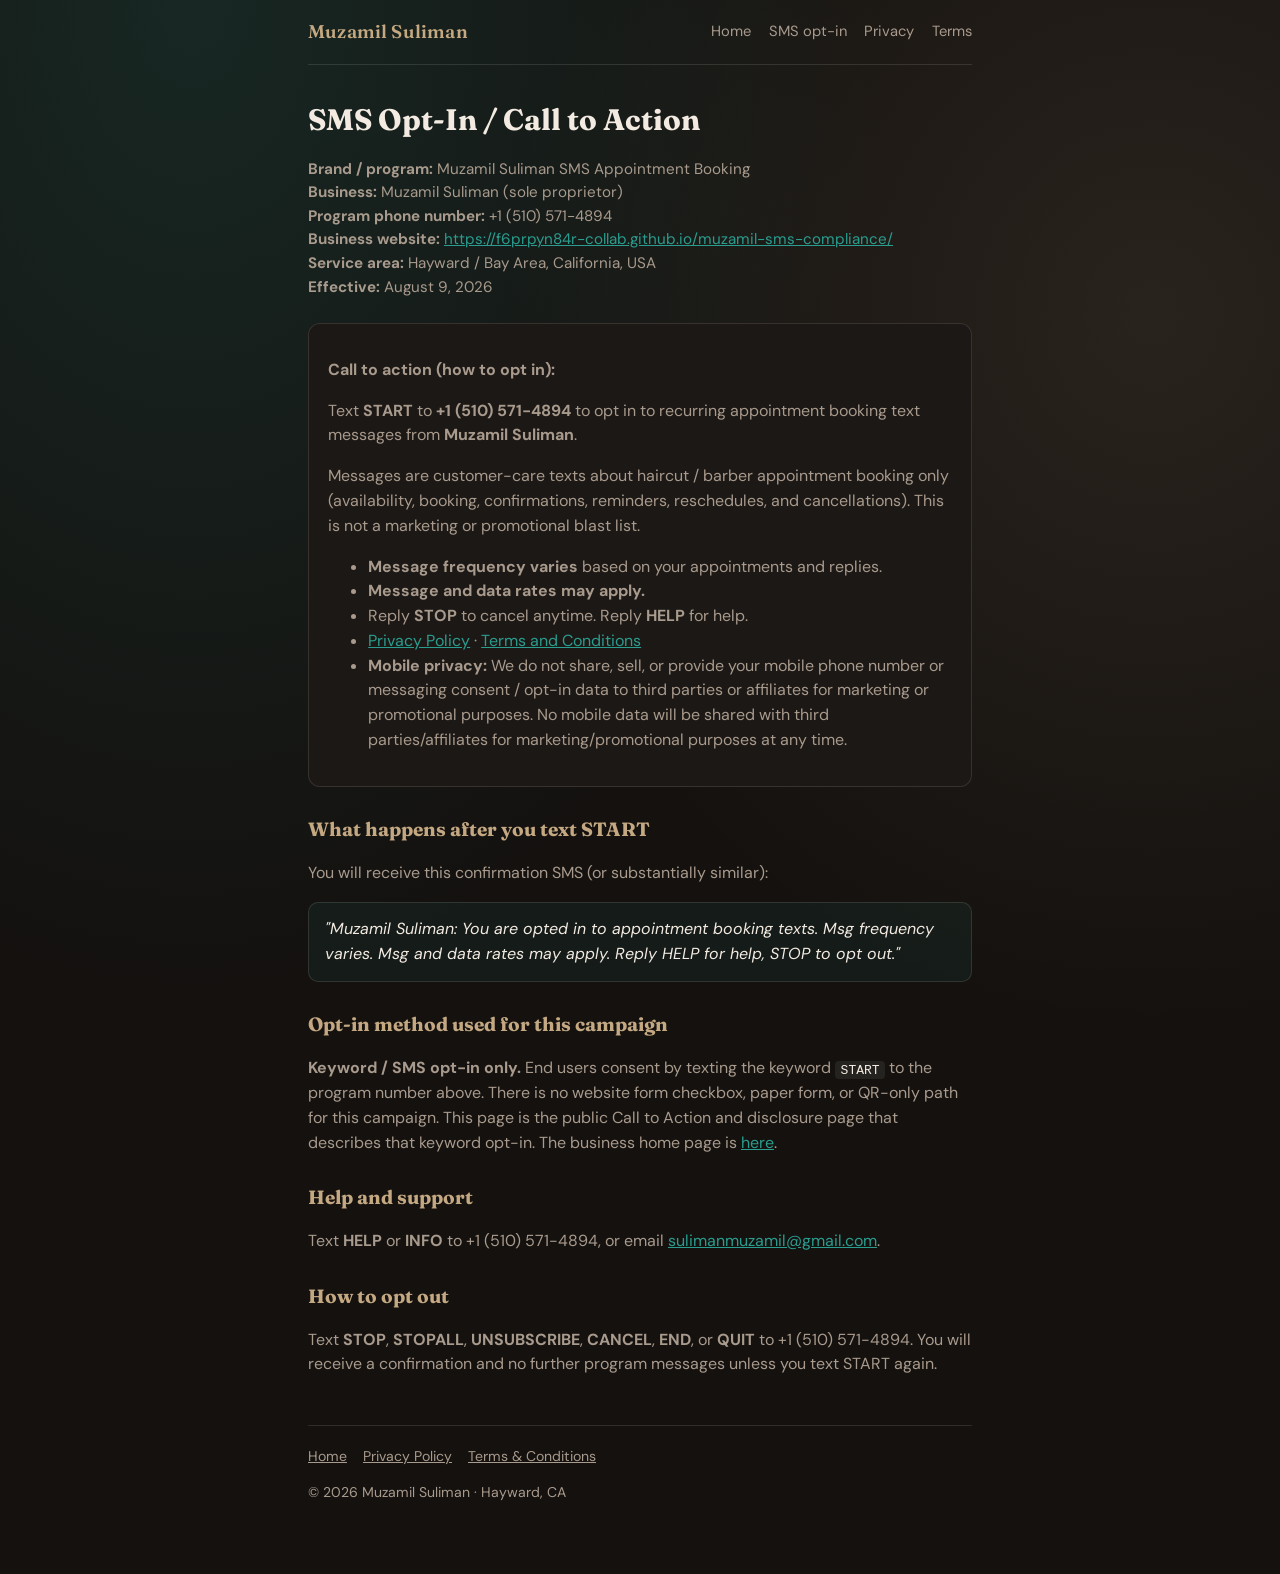
==== opt-in.html @ 9ac3bd8c "Real business website for A2P review: home, services, contact, legal" ====
<!DOCTYPE html>
<html lang="en">
<head>
  <meta charset="utf-8" />
  <meta name="viewport" content="width=device-width, initial-scale=1" />
  <title>SMS Opt-In — Muzamil Suliman Appointment Booking</title>
  <meta name="description" content="Public call-to-action and disclosures for Muzamil Suliman SMS appointment booking. Text START to +1 (510) 571-4894." />
  <link rel="preconnect" href="https://fonts.googleapis.com" />
  <link rel="preconnect" href="https://fonts.gstatic.com" crossorigin />
  <link href="https://fonts.googleapis.com/css2?family=DM+Sans:wght@400;500;600;700&family=Fraunces:opsz,wght@9..144,500;9..144,600&display=swap" rel="stylesheet" />
  <link rel="stylesheet" href="./site.css" />
</head>
<body>
  <div class="wrap legal">
    <header class="topnav">
      <a class="brand-mark" href="./index.html">Muzamil Suliman</a>
      <nav class="nav-links" aria-label="Primary">
        <a href="./index.html">Home</a>
        <a href="./opt-in.html">SMS opt-in</a>
        <a href="./privacy.html">Privacy</a>
        <a href="./terms.html">Terms</a>
      </nav>
    </header>

    <h1>SMS Opt-In / Call to Action</h1>
    <p class="meta">
      <strong>Brand / program:</strong> Muzamil Suliman SMS Appointment Booking<br />
      <strong>Business:</strong> Muzamil Suliman (sole proprietor)<br />
      <strong>Program phone number:</strong> +1 (510) 571-4894<br />
      <strong>Business website:</strong>
      <a href="https://f6prpyn84r-collab.github.io/muzamil-sms-compliance/">https://f6prpyn84r-collab.github.io/muzamil-sms-compliance/</a><br />
      <strong>Service area:</strong> Hayward / Bay Area, California, USA<br />
      <strong>Effective:</strong> August 9, 2026
    </p>

    <div class="cta" id="call-to-action">
      <p><strong>Call to action (how to opt in):</strong></p>
      <p>
        Text <strong>START</strong> to <strong>+1 (510) 571-4894</strong> to opt in to recurring
        appointment booking text messages from <strong>Muzamil Suliman</strong>.
      </p>
      <p>
        Messages are customer-care texts about haircut / barber appointment booking only
        (availability, booking, confirmations, reminders, reschedules, and cancellations).
        This is not a marketing or promotional blast list.
      </p>
      <ul>
        <li><strong>Message frequency varies</strong> based on your appointments and replies.</li>
        <li><strong>Message and data rates may apply.</strong></li>
        <li>Reply <strong>STOP</strong> to cancel anytime. Reply <strong>HELP</strong> for help.</li>
        <li>
          <a href="https://f6prpyn84r-collab.github.io/muzamil-sms-compliance/privacy.html">Privacy Policy</a> ·
          <a href="https://f6prpyn84r-collab.github.io/muzamil-sms-compliance/terms.html">Terms and Conditions</a>
        </li>
        <li>
          <strong>Mobile privacy:</strong> We do not share, sell, or provide your mobile phone number
          or messaging consent / opt-in data to third parties or affiliates for marketing or
          promotional purposes. No mobile data will be shared with third parties/affiliates for
          marketing/promotional purposes at any time.
        </li>
      </ul>
    </div>

    <h2>What happens after you text START</h2>
    <p>You will receive this confirmation SMS (or substantially similar):</p>
    <div class="box">
      <em>
        "Muzamil Suliman: You are opted in to appointment booking texts. Msg frequency varies.
        Msg and data rates may apply. Reply HELP for help, STOP to opt out."
      </em>
    </div>

    <h2>Opt-in method used for this campaign</h2>
    <p>
      <strong>Keyword / SMS opt-in only.</strong> End users consent by texting the keyword
      <code>START</code> to the program number above. There is no website form checkbox,
      paper form, or QR-only path for this campaign. This page is the public Call to Action
      and disclosure page that describes that keyword opt-in. The business home page is
      <a href="https://f6prpyn84r-collab.github.io/muzamil-sms-compliance/">here</a>.
    </p>

    <h2>Help and support</h2>
    <p>
      Text <strong>HELP</strong> or <strong>INFO</strong> to +1 (510) 571-4894, or email
      <a href="mailto:sulimanmuzamil@gmail.com">sulimanmuzamil@gmail.com</a>.
    </p>

    <h2>How to opt out</h2>
    <p>
      Text <strong>STOP</strong>, <strong>STOPALL</strong>, <strong>UNSUBSCRIBE</strong>,
      <strong>CANCEL</strong>, <strong>END</strong>, or <strong>QUIT</strong> to +1 (510) 571-4894.
      You will receive a confirmation and no further program messages unless you text START again.
    </p>

    <footer class="footer">
      <nav aria-label="Legal">
        <a href="./index.html">Home</a>
        <a href="./privacy.html">Privacy Policy</a>
        <a href="./terms.html">Terms &amp; Conditions</a>
      </nav>
      <p>© 2026 Muzamil Suliman · Hayward, CA</p>
    </footer>
  </div>
</body>
</html>
---- site.css ----
:root {
  --bg: #14110f;
  --bg-elev: #1c1815;
  --ink: #f3ebe2;
  --muted: #a89a8c;
  --brass: #c4a882;
  --teal: #2a9d8f;
  --line: rgba(243, 235, 226, 0.12);
  --font: "DM Sans", system-ui, sans-serif;
  --display: "Fraunces", Georgia, serif;
}

* { box-sizing: border-box; }
html, body { margin: 0; padding: 0; }
body {
  font-family: var(--font);
  color: var(--ink);
  background:
    radial-gradient(ellipse at 15% 0%, rgba(42, 157, 143, 0.16), transparent 45%),
    radial-gradient(ellipse at 90% 20%, rgba(196, 168, 130, 0.12), transparent 40%),
    var(--bg);
  line-height: 1.55;
  min-height: 100vh;
}

a { color: var(--teal); }
a:hover { color: #3db8a8; }

.wrap { max-width: 44rem; margin: 0 auto; padding: 0 1.25rem 3.5rem; }

.topnav {
  display: flex;
  flex-wrap: wrap;
  gap: 0.85rem 1.25rem;
  align-items: center;
  justify-content: space-between;
  padding: 1.1rem 0;
  border-bottom: 1px solid var(--line);
  margin-bottom: 2rem;
}
.brand-mark {
  font-family: var(--display);
  font-weight: 600;
  font-size: 1.15rem;
  color: var(--brass);
  text-decoration: none;
  letter-spacing: 0.01em;
}
.nav-links { display: flex; flex-wrap: wrap; gap: 0.85rem 1.1rem; font-size: 0.92rem; }
.nav-links a { color: var(--muted); text-decoration: none; }
.nav-links a:hover { color: var(--ink); }

.hero h1 {
  font-family: var(--display);
  font-weight: 600;
  font-size: clamp(2rem, 5vw, 2.75rem);
  line-height: 1.15;
  margin: 0 0 0.75rem;
  color: var(--ink);
}
.hero .lede {
  font-size: 1.08rem;
  color: var(--muted);
  max-width: 36rem;
  margin: 0 0 1.5rem;
}

.cta-panel {
  border: 1px solid var(--line);
  background: rgba(28, 24, 21, 0.9);
  border-radius: 14px;
  padding: 1.25rem 1.35rem;
  margin: 1.5rem 0 2rem;
}
.cta-panel h2 {
  margin: 0 0 0.5rem;
  font-size: 1.05rem;
  color: var(--brass);
  font-weight: 600;
}
.cta-panel .number {
  font-size: 1.35rem;
  font-weight: 600;
  letter-spacing: 0.02em;
  margin: 0.35rem 0 0.75rem;
}
.pill {
  display: inline-block;
  background: var(--teal);
  color: #06241f;
  font-weight: 700;
  padding: 0.15rem 0.55rem;
  border-radius: 6px;
  letter-spacing: 0.04em;
}

.section { margin: 2rem 0; }
.section h2 {
  font-family: var(--display);
  font-size: 1.35rem;
  margin: 0 0 0.65rem;
  color: var(--brass);
}
.section p, .section li { color: var(--muted); }
.section ul { padding-left: 1.2rem; }
.section li { margin: 0.35rem 0; }

.meta-grid {
  display: grid;
  gap: 0.85rem;
  grid-template-columns: 1fr;
  margin-top: 1rem;
}
@media (min-width: 560px) {
  .meta-grid { grid-template-columns: 1fr 1fr; }
}
.card {
  border: 1px solid var(--line);
  border-radius: 12px;
  padding: 1rem 1.1rem;
  background: var(--bg-elev);
}
.card strong { display: block; color: var(--ink); margin-bottom: 0.25rem; }
.card span { color: var(--muted); font-size: 0.95rem; }

.footer {
  margin-top: 3rem;
  padding-top: 1.25rem;
  border-top: 1px solid var(--line);
  color: var(--muted);
  font-size: 0.88rem;
}
.footer a { color: var(--muted); }
.footer nav { display: flex; flex-wrap: wrap; gap: 0.75rem 1rem; margin-bottom: 0.75rem; }

/* Legal / long-form pages */
.legal h1 {
  font-family: var(--display);
  font-size: 1.85rem;
  margin: 0 0 0.5rem;
}
.legal .meta { color: var(--muted); font-size: 0.95rem; margin-bottom: 1.5rem; }
.legal h2 {
  font-family: var(--display);
  font-size: 1.2rem;
  color: var(--brass);
  margin: 1.75rem 0 0.5rem;
}
.legal p, .legal li { color: var(--muted); }
.legal .cta {
  border: 1px solid var(--line);
  background: var(--bg-elev);
  border-radius: 12px;
  padding: 1.1rem 1.2rem;
  margin: 1.25rem 0;
}
.legal .box {
  background: rgba(42, 157, 143, 0.08);
  border: 1px solid var(--line);
  border-radius: 10px;
  padding: 0.9rem 1rem;
  color: var(--ink);
}
.legal code {
  background: rgba(243, 235, 226, 0.08);
  padding: 0.1rem 0.35rem;
  border-radius: 4px;
  color: var(--ink);
}
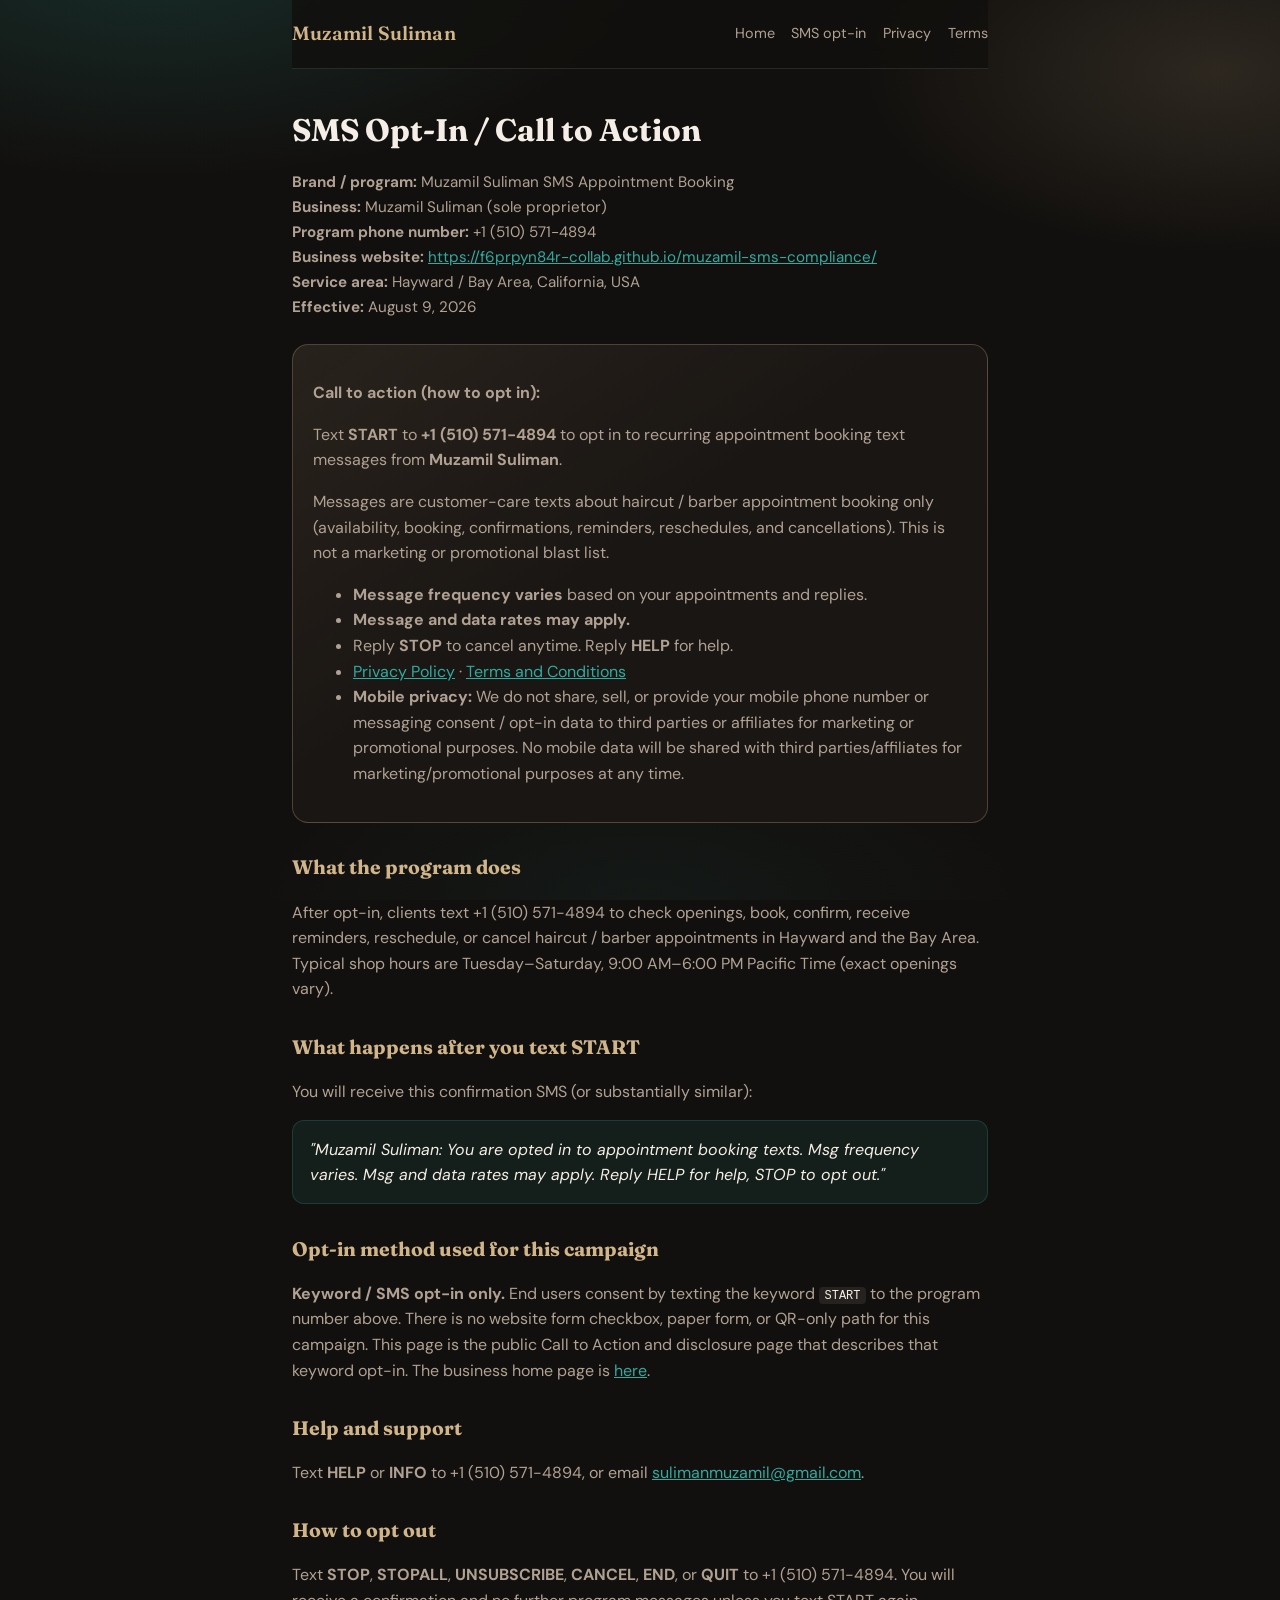
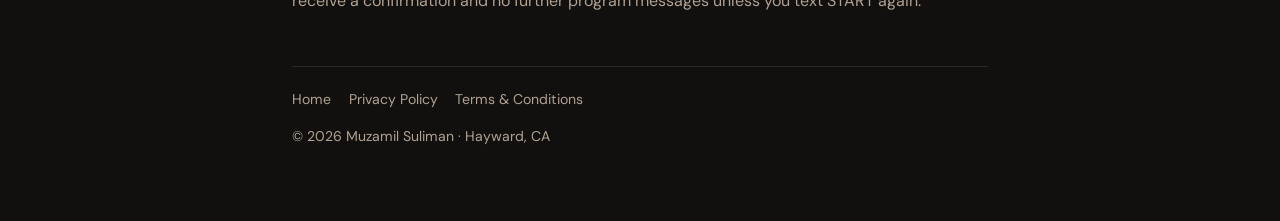
==== commit f2786f47: "Redesign A2P business site with clearer booking details Stronger homepage (about, features, how-it-w" ====
--- a/opt-in.html
+++ b/opt-in.html
@@ -61,6 +61,13 @@
       </ul>
     </div>
 
+    <h2>What the program does</h2>
+    <p>
+      After opt-in, clients text +1 (510) 571-4894 to check openings, book, confirm, receive
+      reminders, reschedule, or cancel haircut / barber appointments in Hayward and the Bay Area.
+      Typical shop hours are Tuesday–Saturday, 9:00 AM–6:00 PM Pacific Time (exact openings vary).
+    </p>
+
     <h2>What happens after you text START</h2>
     <p>You will receive this confirmation SMS (or substantially similar):</p>
     <div class="box">
--- a/site.css
+++ b/site.css
@@ -1,32 +1,54 @@
 :root {
-  --bg: #14110f;
-  --bg-elev: #1c1815;
-  --ink: #f3ebe2;
-  --muted: #a89a8c;
-  --brass: #c4a882;
-  --teal: #2a9d8f;
-  --line: rgba(243, 235, 226, 0.12);
+  --bg: #12100e;
+  --bg-elev: #1a1613;
+  --bg-soft: #221c18;
+  --ink: #f5eee6;
+  --muted: #b0a193;
+  --brass: #d0b48a;
+  --brass-deep: #a8885e;
+  --teal: #2faba0;
+  --teal-deep: #1f7a72;
+  --line: rgba(245, 238, 230, 0.11);
+  --glow-teal: rgba(47, 171, 160, 0.18);
+  --glow-brass: rgba(208, 180, 138, 0.14);
+  --radius: 16px;
   --font: "DM Sans", system-ui, sans-serif;
-  --display: "Fraunces", Georgia, serif;
+  --display: "Fraunces", Georgia, "Times New Roman", serif;
+  --ease: 220ms ease;
 }
 
 * { box-sizing: border-box; }
+html { scroll-behavior: smooth; }
 html, body { margin: 0; padding: 0; }
 body {
   font-family: var(--font);
   color: var(--ink);
   background:
-    radial-gradient(ellipse at 15% 0%, rgba(42, 157, 143, 0.16), transparent 45%),
-    radial-gradient(ellipse at 90% 20%, rgba(196, 168, 130, 0.12), transparent 40%),
+    radial-gradient(ellipse 70% 45% at 12% -5%, var(--glow-teal), transparent 55%),
+    radial-gradient(ellipse 55% 40% at 95% 8%, var(--glow-brass), transparent 50%),
+    radial-gradient(ellipse 50% 30% at 50% 100%, rgba(47, 171, 160, 0.06), transparent 60%),
     var(--bg);
-  line-height: 1.55;
+  background-attachment: fixed;
+  line-height: 1.6;
   min-height: 100vh;
-}
-
-a { color: var(--teal); }
-a:hover { color: #3db8a8; }
-
-.wrap { max-width: 44rem; margin: 0 auto; padding: 0 1.25rem 3.5rem; }
+  -webkit-font-smoothing: antialiased;
+}
+
+a {
+  color: var(--teal);
+  transition: color var(--ease);
+}
+a:hover { color: #4bc4b8; }
+a:focus-visible {
+  outline: 2px solid var(--brass);
+  outline-offset: 3px;
+}
+
+.wrap {
+  max-width: 46rem;
+  margin: 0 auto;
+  padding: 0 1.25rem 3.75rem;
+}
 
 .topnav {
   display: flex;
@@ -34,76 +56,282 @@
   gap: 0.85rem 1.25rem;
   align-items: center;
   justify-content: space-between;
-  padding: 1.1rem 0;
+  padding: 1.15rem 0;
   border-bottom: 1px solid var(--line);
-  margin-bottom: 2rem;
+  margin-bottom: 2.25rem;
+  position: sticky;
+  top: 0;
+  z-index: 10;
+  backdrop-filter: blur(12px);
+  background: rgba(18, 16, 14, 0.82);
 }
 .brand-mark {
   font-family: var(--display);
   font-weight: 600;
-  font-size: 1.15rem;
+  font-size: 1.2rem;
   color: var(--brass);
   text-decoration: none;
   letter-spacing: 0.01em;
-}
-.nav-links { display: flex; flex-wrap: wrap; gap: 0.85rem 1.1rem; font-size: 0.92rem; }
-.nav-links a { color: var(--muted); text-decoration: none; }
+  transition: color var(--ease), opacity var(--ease);
+}
+.brand-mark:hover { color: #e0c8a0; }
+.nav-links {
+  display: flex;
+  flex-wrap: wrap;
+  gap: 0.7rem 1.05rem;
+  font-size: 0.9rem;
+}
+.nav-links a {
+  color: var(--muted);
+  text-decoration: none;
+  transition: color var(--ease);
+}
 .nav-links a:hover { color: var(--ink); }
 
+.eyebrow {
+  display: inline-block;
+  font-size: 0.78rem;
+  font-weight: 600;
+  letter-spacing: 0.12em;
+  text-transform: uppercase;
+  color: var(--teal);
+  margin: 0 0 0.85rem;
+}
+
+.hero {
+  padding: 0.25rem 0 0.5rem;
+  animation: rise-in 480ms ease both;
+}
 .hero h1 {
   font-family: var(--display);
   font-weight: 600;
-  font-size: clamp(2rem, 5vw, 2.75rem);
-  line-height: 1.15;
-  margin: 0 0 0.75rem;
-  color: var(--ink);
+  font-size: clamp(2.05rem, 5.5vw, 2.95rem);
+  line-height: 1.12;
+  margin: 0 0 0.9rem;
+  color: var(--ink);
+  letter-spacing: -0.01em;
 }
 .hero .lede {
-  font-size: 1.08rem;
-  color: var(--muted);
-  max-width: 36rem;
-  margin: 0 0 1.5rem;
+  font-size: 1.1rem;
+  color: var(--muted);
+  max-width: 38rem;
+  margin: 0 0 1.35rem;
+}
+.hero-meta {
+  display: flex;
+  flex-wrap: wrap;
+  gap: 0.55rem 0.75rem;
+  margin: 0 0 0.25rem;
+}
+.chip {
+  display: inline-flex;
+  align-items: center;
+  gap: 0.35rem;
+  font-size: 0.86rem;
+  color: var(--ink);
+  background: var(--bg-elev);
+  border: 1px solid var(--line);
+  border-radius: 999px;
+  padding: 0.35rem 0.8rem;
+  transition: border-color var(--ease), background var(--ease);
+}
+.chip:hover {
+  border-color: rgba(208, 180, 138, 0.35);
+  background: var(--bg-soft);
+}
+.chip em {
+  font-style: normal;
+  color: var(--brass);
+  font-weight: 600;
 }
 
 .cta-panel {
-  border: 1px solid var(--line);
-  background: rgba(28, 24, 21, 0.9);
-  border-radius: 14px;
-  padding: 1.25rem 1.35rem;
-  margin: 1.5rem 0 2rem;
+  border: 1px solid rgba(208, 180, 138, 0.28);
+  background:
+    linear-gradient(145deg, rgba(208, 180, 138, 0.08), transparent 45%),
+    rgba(26, 22, 19, 0.95);
+  border-radius: var(--radius);
+  padding: 1.45rem 1.4rem 1.5rem;
+  margin: 1.85rem 0 2.25rem;
+  box-shadow: 0 18px 40px rgba(0, 0, 0, 0.28);
+  animation: rise-in 560ms ease 60ms both;
+  transition: border-color var(--ease), box-shadow var(--ease);
+}
+.cta-panel:hover {
+  border-color: rgba(208, 180, 138, 0.42);
+  box-shadow: 0 22px 48px rgba(0, 0, 0, 0.34);
 }
 .cta-panel h2 {
-  margin: 0 0 0.5rem;
-  font-size: 1.05rem;
-  color: var(--brass);
-  font-weight: 600;
-}
+  margin: 0 0 0.65rem;
+  font-family: var(--display);
+  font-size: 1.2rem;
+  color: var(--brass);
+  font-weight: 600;
+}
+.cta-panel > p { margin: 0.4rem 0; color: var(--muted); }
 .cta-panel .number {
-  font-size: 1.35rem;
+  font-family: var(--display);
+  font-size: clamp(1.45rem, 4vw, 1.85rem);
   font-weight: 600;
   letter-spacing: 0.02em;
-  margin: 0.35rem 0 0.75rem;
-}
+  margin: 0.45rem 0 0.85rem;
+  color: var(--ink);
+}
+.cta-panel .number a {
+  color: inherit;
+  text-decoration: none;
+  border-bottom: 1px solid transparent;
+  transition: border-color var(--ease), color var(--ease);
+}
+.cta-panel .number a:hover {
+  color: var(--brass);
+  border-bottom-color: rgba(208, 180, 138, 0.5);
+}
+.cta-fine {
+  color: var(--muted);
+  margin: 0;
+  font-size: 0.95rem;
+}
+.cta-links {
+  margin: 0.95rem 0 0;
+  color: var(--muted);
+  font-size: 0.92rem;
+}
+
 .pill {
   display: inline-block;
-  background: var(--teal);
+  background: linear-gradient(180deg, #3bb8ac, var(--teal-deep));
   color: #06241f;
   font-weight: 700;
-  padding: 0.15rem 0.55rem;
-  border-radius: 6px;
-  letter-spacing: 0.04em;
-}
-
-.section { margin: 2rem 0; }
+  padding: 0.18rem 0.6rem;
+  border-radius: 7px;
+  letter-spacing: 0.05em;
+  box-shadow: 0 0 0 1px rgba(47, 171, 160, 0.35);
+}
+
+.section {
+  margin: 2.4rem 0;
+  animation: rise-in 520ms ease both;
+}
 .section h2 {
   font-family: var(--display);
-  font-size: 1.35rem;
-  margin: 0 0 0.65rem;
-  color: var(--brass);
-}
-.section p, .section li { color: var(--muted); }
-.section ul { padding-left: 1.2rem; }
-.section li { margin: 0.35rem 0; }
+  font-size: 1.4rem;
+  margin: 0 0 0.7rem;
+  color: var(--brass);
+}
+.section > p,
+.section li { color: var(--muted); }
+.section ul { padding-left: 1.15rem; margin: 0.5rem 0 0; }
+.section li { margin: 0.4rem 0; }
+
+.feature-grid {
+  display: grid;
+  gap: 0.75rem;
+  grid-template-columns: 1fr;
+  margin-top: 1rem;
+}
+@media (min-width: 560px) {
+  .feature-grid { grid-template-columns: 1fr 1fr; }
+}
+.feature {
+  border: 1px solid var(--line);
+  border-radius: 14px;
+  padding: 1rem 1.05rem;
+  background: var(--bg-elev);
+  transition: transform var(--ease), border-color var(--ease), background var(--ease);
+}
+.feature:hover {
+  transform: translateY(-2px);
+  border-color: rgba(47, 171, 160, 0.35);
+  background: var(--bg-soft);
+}
+.feature strong {
+  display: block;
+  color: var(--ink);
+  margin-bottom: 0.2rem;
+  font-size: 0.98rem;
+}
+.feature span {
+  color: var(--muted);
+  font-size: 0.9rem;
+  line-height: 1.45;
+}
+
+.steps {
+  list-style: none;
+  padding: 0;
+  margin: 1rem 0 0;
+  counter-reset: step;
+}
+.steps li {
+  position: relative;
+  padding: 0.85rem 0 0.85rem 3rem;
+  border-bottom: 1px solid var(--line);
+  margin: 0;
+  color: var(--muted);
+  transition: background var(--ease);
+}
+.steps li:last-child { border-bottom: 0; }
+.steps li::before {
+  counter-increment: step;
+  content: counter(step);
+  position: absolute;
+  left: 0;
+  top: 0.85rem;
+  width: 2rem;
+  height: 2rem;
+  border-radius: 50%;
+  display: grid;
+  place-items: center;
+  font-size: 0.85rem;
+  font-weight: 700;
+  color: #06241f;
+  background: linear-gradient(160deg, var(--brass), var(--brass-deep));
+}
+.steps strong {
+  display: block;
+  color: var(--ink);
+  margin-bottom: 0.15rem;
+}
+
+.service-tags {
+  display: flex;
+  flex-wrap: wrap;
+  gap: 0.5rem;
+  margin: 1rem 0 0.35rem;
+}
+.tag {
+  font-size: 0.88rem;
+  color: var(--ink);
+  background: rgba(47, 171, 160, 0.1);
+  border: 1px solid rgba(47, 171, 160, 0.28);
+  border-radius: 999px;
+  padding: 0.4rem 0.85rem;
+  transition: background var(--ease), border-color var(--ease), transform var(--ease);
+}
+.tag:hover {
+  background: rgba(47, 171, 160, 0.18);
+  border-color: rgba(47, 171, 160, 0.45);
+  transform: translateY(-1px);
+}
+
+.hours-box {
+  margin-top: 1rem;
+  border: 1px solid var(--line);
+  border-radius: 14px;
+  padding: 1.05rem 1.15rem;
+  background: var(--bg-elev);
+}
+.hours-box strong {
+  display: block;
+  color: var(--ink);
+  margin-bottom: 0.35rem;
+}
+.hours-box p {
+  margin: 0.25rem 0;
+  color: var(--muted);
+  font-size: 0.95rem;
+}
 
 .meta-grid {
   display: grid;
@@ -116,54 +344,125 @@
 }
 .card {
   border: 1px solid var(--line);
-  border-radius: 12px;
-  padding: 1rem 1.1rem;
+  border-radius: 14px;
+  padding: 1.05rem 1.15rem;
   background: var(--bg-elev);
-}
-.card strong { display: block; color: var(--ink); margin-bottom: 0.25rem; }
-.card span { color: var(--muted); font-size: 0.95rem; }
+  transition: border-color var(--ease), transform var(--ease);
+}
+.card:hover {
+  border-color: rgba(208, 180, 138, 0.32);
+  transform: translateY(-1px);
+}
+.card strong {
+  display: block;
+  color: var(--brass);
+  font-size: 0.8rem;
+  letter-spacing: 0.06em;
+  text-transform: uppercase;
+  margin-bottom: 0.35rem;
+  font-weight: 600;
+}
+.card span { color: var(--ink); font-size: 0.98rem; }
+.card a { color: var(--teal); text-decoration: none; }
+.card a:hover { text-decoration: underline; }
+
+.contact-panel {
+  border: 1px solid rgba(47, 171, 160, 0.28);
+  background:
+    linear-gradient(160deg, rgba(47, 171, 160, 0.1), transparent 50%),
+    var(--bg-elev);
+  border-radius: var(--radius);
+  padding: 1.35rem 1.3rem;
+  margin-top: 0.75rem;
+}
+.contact-panel .meta-grid { margin-top: 0.85rem; }
+
+.note {
+  font-size: 0.92rem;
+  color: var(--muted);
+  margin: 0.85rem 0 0;
+}
 
 .footer {
-  margin-top: 3rem;
-  padding-top: 1.25rem;
+  margin-top: 3.25rem;
+  padding-top: 1.35rem;
   border-top: 1px solid var(--line);
   color: var(--muted);
   font-size: 0.88rem;
 }
-.footer a { color: var(--muted); }
-.footer nav { display: flex; flex-wrap: wrap; gap: 0.75rem 1rem; margin-bottom: 0.75rem; }
+.footer a {
+  color: var(--muted);
+  text-decoration: none;
+  transition: color var(--ease);
+}
+.footer a:hover { color: var(--brass); }
+.footer nav {
+  display: flex;
+  flex-wrap: wrap;
+  gap: 0.75rem 1.1rem;
+  margin-bottom: 0.75rem;
+}
+
+@keyframes rise-in {
+  from {
+    opacity: 0;
+    transform: translateY(10px);
+  }
+  to {
+    opacity: 1;
+    transform: translateY(0);
+  }
+}
+
+@media (prefers-reduced-motion: reduce) {
+  html { scroll-behavior: auto; }
+  .hero,
+  .cta-panel,
+  .section { animation: none; }
+  .feature:hover,
+  .card:hover,
+  .tag:hover { transform: none; }
+}
 
 /* Legal / long-form pages */
 .legal h1 {
   font-family: var(--display);
-  font-size: 1.85rem;
+  font-size: clamp(1.7rem, 4vw, 1.95rem);
   margin: 0 0 0.5rem;
 }
-.legal .meta { color: var(--muted); font-size: 0.95rem; margin-bottom: 1.5rem; }
+.legal .meta {
+  color: var(--muted);
+  font-size: 0.95rem;
+  margin-bottom: 1.5rem;
+  line-height: 1.65;
+}
 .legal h2 {
   font-family: var(--display);
-  font-size: 1.2rem;
-  color: var(--brass);
-  margin: 1.75rem 0 0.5rem;
+  font-size: 1.22rem;
+  color: var(--brass);
+  margin: 1.85rem 0 0.55rem;
 }
 .legal p, .legal li { color: var(--muted); }
 .legal .cta {
-  border: 1px solid var(--line);
-  background: var(--bg-elev);
+  border: 1px solid rgba(208, 180, 138, 0.28);
+  background:
+    linear-gradient(145deg, rgba(208, 180, 138, 0.08), transparent 45%),
+    var(--bg-elev);
+  border-radius: var(--radius);
+  padding: 1.2rem 1.25rem;
+  margin: 1.25rem 0;
+}
+.legal .box {
+  background: rgba(47, 171, 160, 0.09);
+  border: 1px solid rgba(47, 171, 160, 0.22);
   border-radius: 12px;
-  padding: 1.1rem 1.2rem;
-  margin: 1.25rem 0;
-}
-.legal .box {
-  background: rgba(42, 157, 143, 0.08);
-  border: 1px solid var(--line);
-  border-radius: 10px;
-  padding: 0.9rem 1rem;
+  padding: 0.95rem 1.05rem;
   color: var(--ink);
 }
 .legal code {
-  background: rgba(243, 235, 226, 0.08);
+  background: rgba(245, 238, 230, 0.08);
   padding: 0.1rem 0.35rem;
   border-radius: 4px;
   color: var(--ink);
-}
+  font-size: 0.92em;
+}
